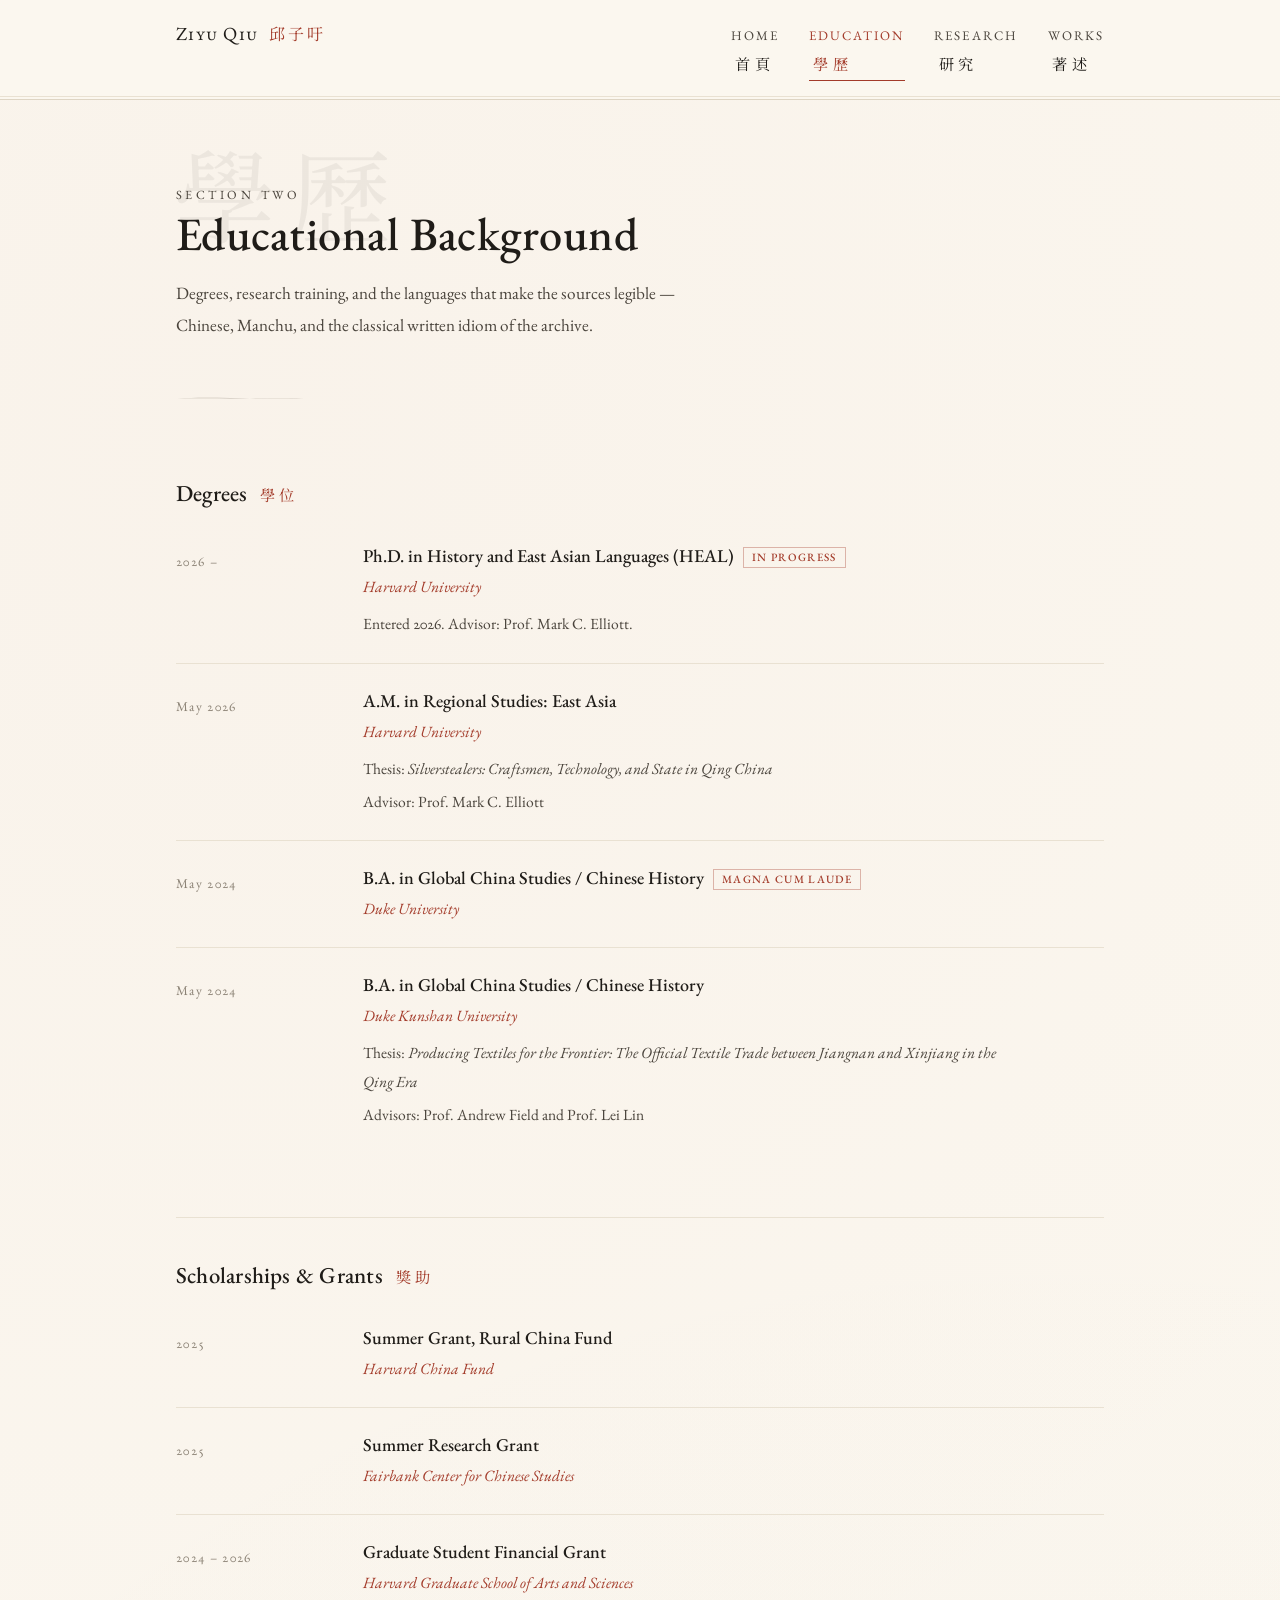
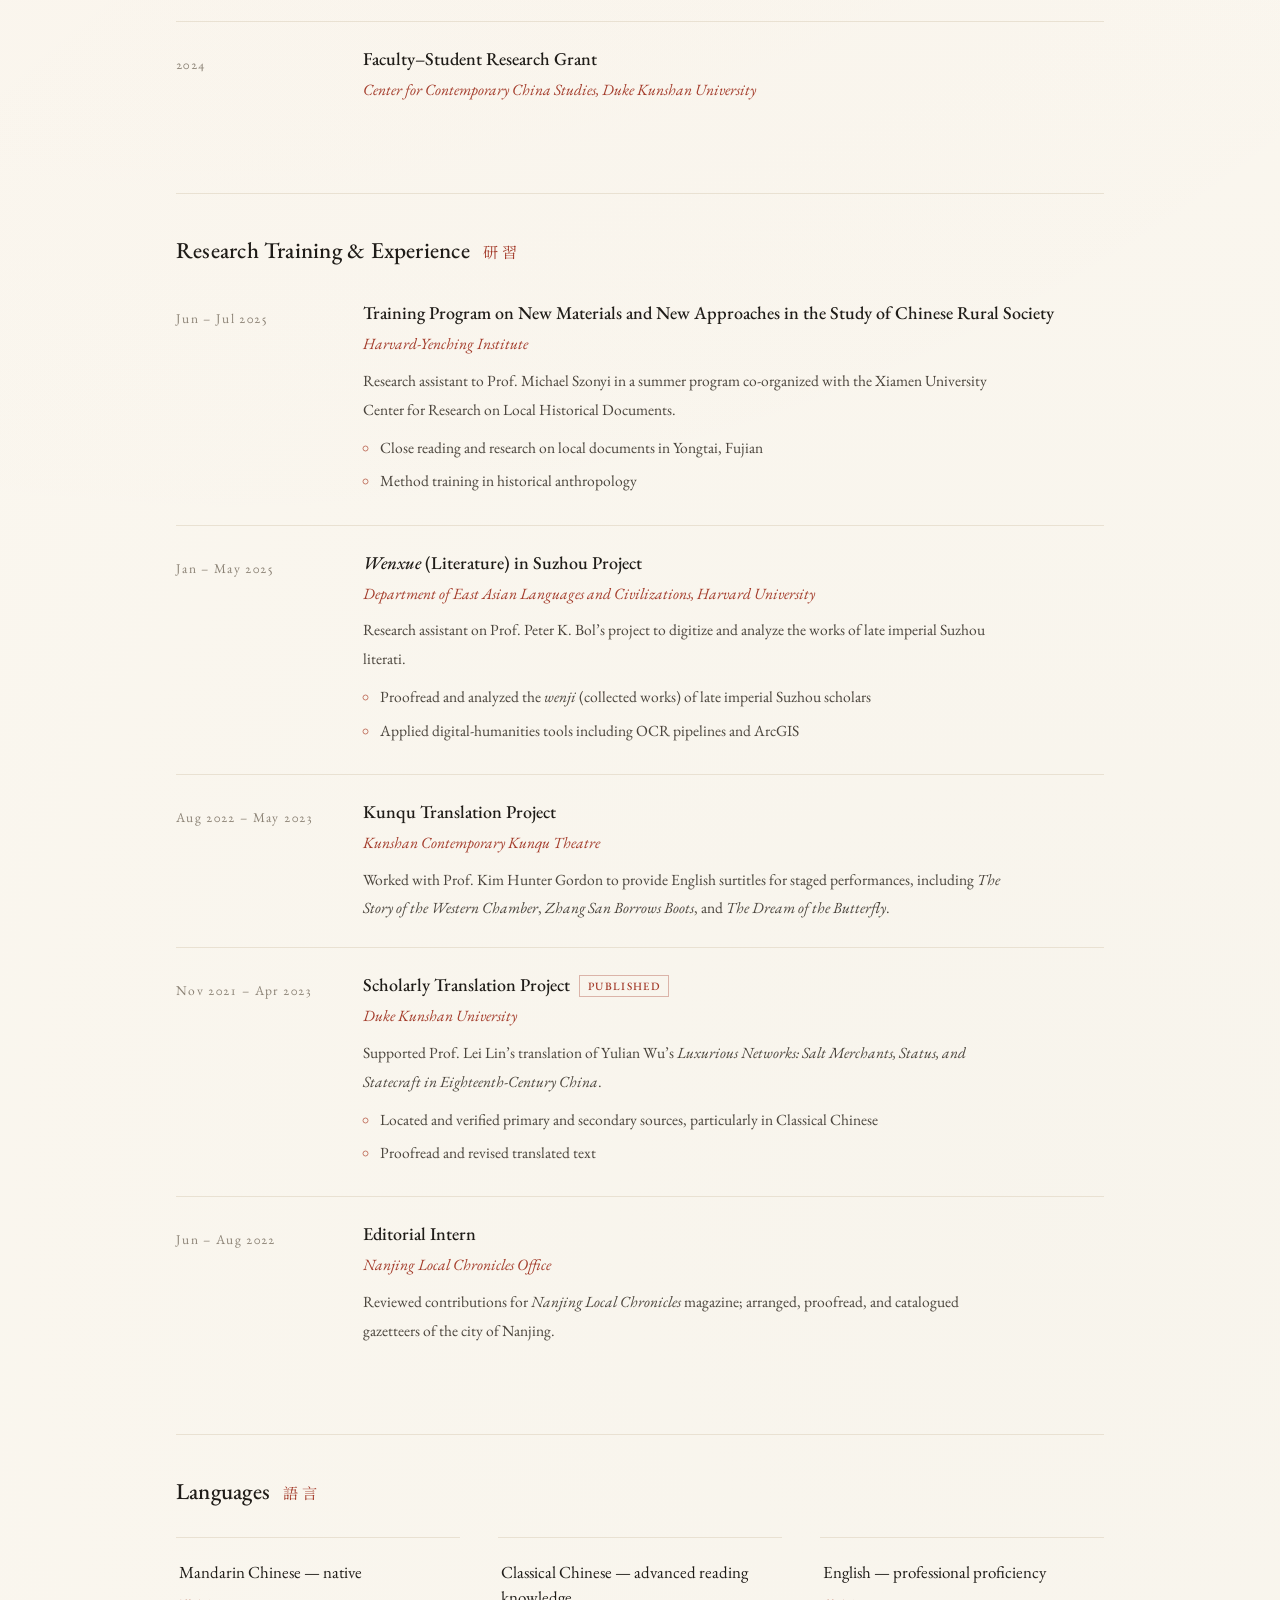
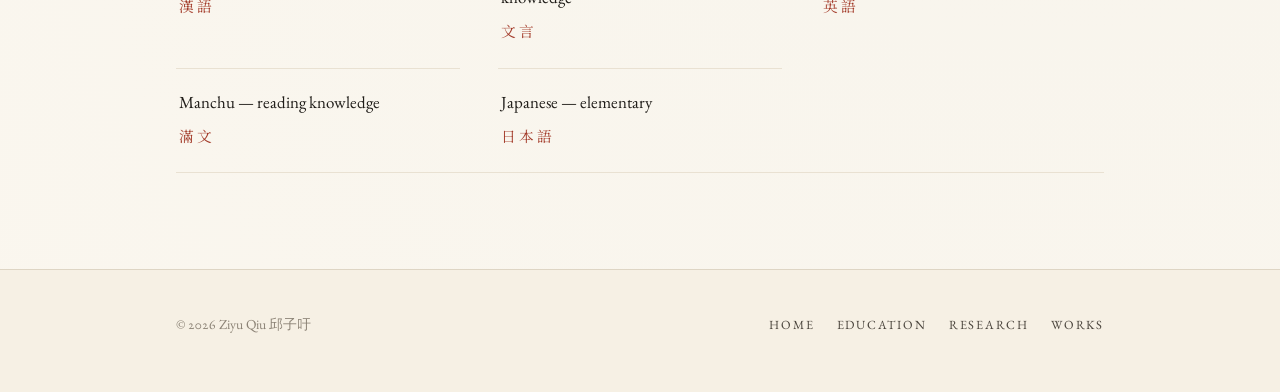
==== education.html @ 4d340a9d "Add scholarly website: home, education, research, works Static four-page site in a Song-literati vis" ====
<!DOCTYPE html>
<html lang="en">
<head>
<meta charset="utf-8">
<meta name="viewport" content="width=device-width, initial-scale=1">
<title>Education — Ziyu Qiu 邱子吁</title>
<meta name="description" content="Education, training, grants, and languages of Ziyu Qiu (邱子吁), historian of Late Imperial/Early Modern China.">
<link rel="icon" href="data:image/svg+xml,%3Csvg xmlns='http://www.w3.org/2000/svg' viewBox='0 0 32 32'%3E%3Crect width='32' height='32' rx='3' fill='%23A33B2A'/%3E%3Ctext x='16' y='23' font-size='20' text-anchor='middle' fill='%23FBF7EF' font-family='serif'%3E%E9%82%B1%3C/text%3E%3C/svg%3E">
<link rel="preconnect" href="https://fonts.googleapis.com">
<link rel="preconnect" href="https://fonts.gstatic.com" crossorigin>
<link href="https://fonts.googleapis.com/css2?family=EB+Garamond:ital,wght@0,400;0,500;0,600;1,400;1,500&family=Noto+Serif+SC:wght@300;400;600&display=swap" rel="stylesheet">
<link rel="stylesheet" href="assets/css/style.css">
</head>
<body>

<header class="masthead">
  <div class="wrap masthead__inner">
    <a class="brand" href="index.html">
      <span class="brand__en">Ziyu Qiu</span>
      <span class="brand__zh">邱子吁</span>
    </a>
    <nav class="nav" aria-label="Main">
      <a href="index.html">Home<span class="han">首頁</span></a>
      <a href="education.html" aria-current="page">Education<span class="han">學歷</span></a>
      <a href="research.html">Research<span class="han">研究</span></a>
      <a href="works.html">Works<span class="han">著述</span></a>
    </nav>
  </div>
</header>

<main class="wrap">

  <div class="pagehead">
    <div class="pagehead__zh" aria-hidden="true">學歷</div>
    <p class="pagehead__label">Section Two</p>
    <h1>Educational Background</h1>
    <p>Degrees, research training, and the languages that make the sources
       legible — Chinese, Manchu, and the classical written idiom of the archive.</p>
  </div>

  <svg class="stroke" viewBox="0 0 200 8" aria-hidden="true">
    <path d="M2,4.2 C60,0.6 140,7.4 198,3.9 C140,5.9 60,2.3 2,4.2 Z"/>
  </svg>

  <section class="section">
    <h2 class="sec">Degrees <span class="han">學位</span></h2>
    <ul class="entries">

      <li class="entry">
        <div class="entry__date">2026 –</div>
        <div>
          <p class="entry__title">Ph.D. in History and East Asian Languages (HEAL)<span
             class="tag">In progress</span></p>
          <p class="entry__where">Harvard University</p>
          <p class="entry__note">Entered 2026. Advisor: Prof. Mark C. Elliott.</p>
        </div>
      </li>

      <li class="entry">
        <div class="entry__date">May 2026</div>
        <div>
          <p class="entry__title">A.M. in Regional Studies: East Asia</p>
          <p class="entry__where">Harvard University</p>
          <p class="entry__note">Thesis: <cite>Silverstealers: Craftsmen, Technology,
             and State in Qing China</cite></p>
          <p class="entry__note">Advisor: Prof. Mark C. Elliott</p>
        </div>
      </li>

      <li class="entry">
        <div class="entry__date">May 2024</div>
        <div>
          <p class="entry__title">B.A. in Global China Studies / Chinese History<span
             class="tag">magna cum laude</span></p>
          <p class="entry__where">Duke University</p>
        </div>
      </li>

      <li class="entry">
        <div class="entry__date">May 2024</div>
        <div>
          <p class="entry__title">B.A. in Global China Studies / Chinese History</p>
          <p class="entry__where">Duke Kunshan University</p>
          <p class="entry__note">Thesis: <cite>Producing Textiles for the Frontier:
             The Official Textile Trade between Jiangnan and Xinjiang in the Qing Era</cite></p>
          <p class="entry__note">Advisors: Prof. Andrew Field and Prof. Lei Lin</p>
        </div>
      </li>

    </ul>
  </section>

  <section class="section section--sep">
    <h2 class="sec">Scholarships &amp; Grants <span class="han">獎助</span></h2>
    <ul class="entries">
      <li class="entry">
        <div class="entry__date">2025</div>
        <div>
          <p class="entry__title">Summer Grant, Rural China Fund</p>
          <p class="entry__where">Harvard China Fund</p>
        </div>
      </li>
      <li class="entry">
        <div class="entry__date">2025</div>
        <div>
          <p class="entry__title">Summer Research Grant</p>
          <p class="entry__where">Fairbank Center for Chinese Studies</p>
        </div>
      </li>
      <li class="entry">
        <div class="entry__date">2024 – 2026</div>
        <div>
          <p class="entry__title">Graduate Student Financial Grant</p>
          <p class="entry__where">Harvard Graduate School of Arts and Sciences</p>
        </div>
      </li>
      <li class="entry">
        <div class="entry__date">2024</div>
        <div>
          <p class="entry__title">Faculty–Student Research Grant</p>
          <p class="entry__where">Center for Contemporary China Studies,
             Duke Kunshan University</p>
        </div>
      </li>
    </ul>
  </section>

  <section class="section section--sep">
    <h2 class="sec">Research Training &amp; Experience <span class="han">研習</span></h2>
    <ul class="entries">

      <li class="entry">
        <div class="entry__date">Jun – Jul 2025</div>
        <div>
          <p class="entry__title">Training Program on New Materials and New Approaches
             in the Study of Chinese Rural Society</p>
          <p class="entry__where">Harvard-Yenching Institute</p>
          <p class="entry__note">Research assistant to Prof. Michael Szonyi in a summer
             program co-organized with the Xiamen University Center for Research on
             Local Historical Documents.</p>
          <ul>
            <li>Close reading and research on local documents in Yongtai, Fujian</li>
            <li>Method training in historical anthropology</li>
          </ul>
        </div>
      </li>

      <li class="entry">
        <div class="entry__date">Jan – May 2025</div>
        <div>
          <p class="entry__title"><cite>Wenxue</cite> (Literature) in Suzhou Project</p>
          <p class="entry__where">Department of East Asian Languages and Civilizations,
             Harvard University</p>
          <p class="entry__note">Research assistant on Prof. Peter K. Bol’s project to
             digitize and analyze the works of late imperial Suzhou literati.</p>
          <ul>
            <li>Proofread and analyzed the <cite>wenji</cite> (collected works) of late
                imperial Suzhou scholars</li>
            <li>Applied digital-humanities tools including OCR pipelines and ArcGIS</li>
          </ul>
        </div>
      </li>

      <li class="entry">
        <div class="entry__date">Aug 2022 – May 2023</div>
        <div>
          <p class="entry__title">Kunqu Translation Project</p>
          <p class="entry__where">Kunshan Contemporary Kunqu Theatre</p>
          <p class="entry__note">Worked with Prof. Kim Hunter Gordon to provide English
             surtitles for staged performances, including <cite>The Story of the Western
             Chamber</cite>, <cite>Zhang San Borrows Boots</cite>, and <cite>The Dream of
             the Butterfly</cite>.</p>
        </div>
      </li>

      <li class="entry">
        <div class="entry__date">Nov 2021 – Apr 2023</div>
        <div>
          <p class="entry__title">Scholarly Translation Project<span class="tag">Published</span></p>
          <p class="entry__where">Duke Kunshan University</p>
          <p class="entry__note">Supported Prof. Lei Lin’s translation of Yulian Wu’s
             <cite>Luxurious Networks: Salt Merchants, Status, and Statecraft in
             Eighteenth-Century China</cite>.</p>
          <ul>
            <li>Located and verified primary and secondary sources, particularly in
                Classical Chinese</li>
            <li>Proofread and revised translated text</li>
          </ul>
        </div>
      </li>

      <li class="entry">
        <div class="entry__date">Jun – Aug 2022</div>
        <div>
          <p class="entry__title">Editorial Intern</p>
          <p class="entry__where">Nanjing Local Chronicles Office</p>
          <p class="entry__note">Reviewed contributions for <cite>Nanjing Local
             Chronicles</cite> magazine; arranged, proofread, and catalogued gazetteers
             of the city of Nanjing.</p>
        </div>
      </li>

    </ul>
  </section>

  <section class="section section--sep">
    <h2 class="sec">Languages <span class="han">語言</span></h2>
    <ul class="interests">
      <li><span class="en">Mandarin Chinese — native</span><span class="zh">漢語</span></li>
      <li><span class="en">Classical Chinese — advanced reading knowledge</span><span class="zh">文言</span></li>
      <li><span class="en">English — professional proficiency</span><span class="zh">英語</span></li>
      <li><span class="en">Manchu — reading knowledge</span><span class="zh">滿文</span></li>
      <li><span class="en">Japanese — elementary</span><span class="zh">日本語</span></li>
    </ul>
  </section>

</main>

<footer class="foot">
  <div class="wrap foot__inner">
    <p>© 2026 Ziyu Qiu 邱子吁</p>
    <nav class="foot__nav" aria-label="Footer">
      <a href="index.html">Home</a>
      <a href="education.html">Education</a>
      <a href="research.html">Research</a>
      <a href="works.html">Works</a>
    </nav>
  </div>
</footer>

</body>
</html>
---- assets/css/style.css ----
/* ============================================================
   Ziyu Qiu 邱子吁 — scholarly page
   Visual idiom: Song-literati / ink-wash
   Palette: rice paper, ink, a single cinnabar-seal accent
   ============================================================ */

:root {
  /* paper */
  --paper:        #FBF7EF;
  --paper-warm:   #F6F0E4;
  --paper-deep:   #EFE7D8;

  /* ink */
  --ink:          #1F1C18;
  --ink-soft:     #4A443C;
  --ink-faint:    #8B8275;

  /* accents */
  --seal:         #A33B2A;   /* 朱砂 cinnabar */
  --seal-light:   #C57A68;
  --celadon:      #7D948C;   /* 青瓷 */

  --rule:         #DED5C4;
  --rule-soft:    #E9E1D2;

  --serif: "EB Garamond", "Iowan Old Style", "Palatino Linotype", Palatino,
           "Book Antiqua", Georgia, serif;
  --han:   "Noto Serif SC", "Songti SC", "STSong", "Source Han Serif SC",
           SimSun, serif;

  --measure: 34rem;      /* comfortable reading width */
  --page:    58rem;      /* outer content width */

  color-scheme: light;
}

/* ---------- reset-ish ---------- */
*, *::before, *::after { box-sizing: border-box; }

html { -webkit-text-size-adjust: 100%; scroll-behavior: smooth; }

body {
  margin: 0;
  background-color: var(--paper);
  /* faint paper fibre */
  background-image:
    radial-gradient(circle at 18% 12%, rgba(163, 59, 42, .022), transparent 55%),
    radial-gradient(circle at 82% 78%, rgba(125, 148, 140, .028), transparent 55%);
  color: var(--ink);
  font-family: var(--serif);
  font-size: 1.075rem;
  line-height: 1.85;
  font-feature-settings: "liga" 1, "kern" 1, "onum" 1;
  text-rendering: optimizeLegibility;
}

img { max-width: 100%; display: block; }

a {
  color: var(--ink);
  text-decoration: none;
  background-image: linear-gradient(var(--seal-light), var(--seal-light));
  background-size: 0% 1px;
  background-repeat: no-repeat;
  background-position: 0 100%;
  transition: background-size .32s cubic-bezier(.2,.7,.3,1), color .32s ease;
}
a:hover, a:focus-visible { color: var(--seal); background-size: 100% 1px; }
a:focus-visible { outline: 1px dotted var(--seal); outline-offset: 4px; }

::selection { background: rgba(163, 59, 42, .13); }

/* ---------- shared layout ---------- */
.wrap {
  width: min(100% - 3rem, var(--page));
  margin-inline: auto;
}

.han { font-family: var(--han); font-weight: 400; }

/* tapered ink stroke used as a divider */
.stroke {
  display: block;
  width: 8.5rem;
  height: .55rem;
  margin: 2.1rem 0;
  overflow: visible;
  fill: var(--ink-faint);
  opacity: .55;
}
.stroke--center { margin-inline: auto; }

/* ============================================================
   Masthead & navigation
   ============================================================ */
.masthead {
  border-bottom: 1px solid var(--rule);
  background: rgba(251, 247, 239, .93);
  backdrop-filter: saturate(120%) blur(6px);
  position: sticky;
  top: 0;
  z-index: 50;
}
.masthead::after {              /* the classic double rule of a printed book */
  content: "";
  display: block;
  height: 3px;
  border-top: 1px solid var(--rule-soft);
  margin-top: 2px;
}

.masthead__inner {
  display: flex;
  flex-wrap: wrap;
  align-items: baseline;
  justify-content: space-between;
  gap: .6rem 2rem;
  padding: 1.05rem 0 .8rem;
}

.brand { display: flex; align-items: baseline; gap: .65rem; }
.brand:hover { color: inherit; }
.brand__en {
  font-size: 1.16rem;
  letter-spacing: .07em;
  font-variant: small-caps;
}
.brand__zh {
  font-family: var(--han);
  font-size: 1rem;
  color: var(--seal);
  letter-spacing: .18em;
}

.nav { display: flex; flex-wrap: wrap; gap: 1.85rem; }
.nav a {
  font-size: .82rem;
  letter-spacing: .16em;
  text-transform: uppercase;
  color: var(--ink-soft);
  padding-bottom: .18rem;
}
.nav a .han {
  display: block;
  font-size: .95rem;
  letter-spacing: .3em;
  text-transform: none;
  color: var(--ink);
  margin-top: .12rem;
  text-indent: .3em;   /* optically centre the tracked characters */
}
.nav a[aria-current="page"] { color: var(--seal); }
.nav a[aria-current="page"] .han { color: var(--seal); }
.nav a[aria-current="page"] {
  background-image: linear-gradient(var(--seal), var(--seal));
  background-size: 100% 1px;
}

/* ============================================================
   Page headers
   ============================================================ */
.pagehead { padding: 4.2rem 0 1.2rem; position: relative; }

.pagehead__zh {
  font-family: var(--han);
  font-size: clamp(3.6rem, 12vw, 6.4rem);
  line-height: 1;
  color: var(--ink);
  opacity: .055;
  letter-spacing: .12em;
  position: absolute;
  top: 2.6rem;
  left: -.1rem;
  user-select: none;
  pointer-events: none;
}
.pagehead__label {
  font-size: .78rem;
  letter-spacing: .28em;
  text-transform: uppercase;
  color: var(--seal);
  margin: 0 0 .5rem;
  position: relative;
}
.pagehead h1 {
  font-size: clamp(2rem, 4.6vw, 2.9rem);
  font-weight: 500;
  line-height: 1.2;
  margin: 0;
  letter-spacing: .01em;
  position: relative;
}
.pagehead p {
  max-width: var(--measure);
  color: var(--ink-soft);
  margin: 1rem 0 0;
  position: relative;
}

/* ============================================================
   Home — hero
   ============================================================ */
.hero { position: relative; }

.hero__scroll {
  position: relative;
  height: clamp(15rem, 38vw, 25rem);
  overflow: hidden;
  border-bottom: 1px solid var(--rule);
}
.hero__scroll img {
  width: 100%;
  height: 100%;
  object-fit: cover;
  object-position: 50% 42%;
  filter: saturate(.92);
}
/* let the painting dissolve into the paper */
.hero__scroll::after {
  content: "";
  position: absolute;
  inset: 0;
  background:
    linear-gradient(to bottom, rgba(251,247,239,.34) 0%, rgba(251,247,239,0) 32%,
                    rgba(251,247,239,.55) 78%, var(--paper) 100%),
    linear-gradient(to right, var(--paper) 0%, rgba(251,247,239,0) 14%,
                    rgba(251,247,239,0) 86%, var(--paper) 100%);
}
.hero__caption {
  position: absolute;
  right: max(1.5rem, calc(50vw - var(--page) / 2));
  bottom: .9rem;
  z-index: 2;
  font-size: .72rem;
  letter-spacing: .09em;
  color: var(--ink-faint);
  font-family: var(--han);
}

.hero__body {
  display: grid;
  grid-template-columns: 15.5rem 1fr;
  gap: 3.4rem;
  align-items: start;
  padding: 3.4rem 0 1rem;
}

.portrait { position: relative; }
.portrait img {
  width: 100%;
  filter: grayscale(.12) contrast(1.02);
}
.portrait__frame {
  padding: .5rem;
  background: var(--paper-warm);
  border: 1px solid var(--rule);
  box-shadow: 0 1px 0 rgba(31,28,24,.05), 0 14px 34px -22px rgba(31,28,24,.4);
}
.portrait figcaption {
  margin-top: .8rem;
  font-size: .78rem;
  letter-spacing: .1em;
  color: var(--ink-faint);
  text-align: center;
}

.identity__en {
  font-size: clamp(2.4rem, 5.6vw, 3.5rem);
  font-weight: 500;
  line-height: 1.06;
  margin: 0;
  letter-spacing: .005em;
}
.identity__zh {
  font-family: var(--han);
  font-size: 1.6rem;
  letter-spacing: .3em;
  color: var(--ink-soft);
  margin: .55rem 0 0;
  text-indent: .3em;
  font-weight: 400;
}
.identity__role {
  margin: 1.3rem 0 0;
  font-size: 1.05rem;
  font-style: italic;
  color: var(--seal);
}
.identity__role span { font-style: normal; color: var(--ink-soft); }

.lede { max-width: var(--measure); }
.lede p { margin: 0 0 1.15rem; }

/* ============================================================
   Generic prose section
   ============================================================ */
.section { padding: 2.2rem 0 1rem; }
.section--sep { border-top: 1px solid var(--rule-soft); margin-top: 3rem; }

h2.sec {
  font-size: 1.42rem;
  font-weight: 500;
  margin: 0 0 .35rem;
  letter-spacing: .01em;
  display: flex;
  align-items: baseline;
  gap: .8rem;
}
h2.sec .han {
  font-size: .95rem;
  color: var(--seal);
  letter-spacing: .26em;
  font-weight: 400;
}
h3.sub {
  font-size: 1.02rem;
  font-weight: 600;
  letter-spacing: .11em;
  text-transform: uppercase;
  color: var(--ink-soft);
  margin: 2.6rem 0 1.1rem;
  padding-bottom: .45rem;
  border-bottom: 1px solid var(--rule-soft);
}
.prose { max-width: var(--measure); }
.prose p { margin: 0 0 1.15rem; }

/* ============================================================
   Entry list — degrees, positions, publications
   ============================================================ */
.entries { list-style: none; margin: 0; padding: 0; }

.entry {
  display: grid;
  grid-template-columns: 9.5rem 1fr;
  gap: 0 2.2rem;
  padding: 1.5rem 0;
  border-bottom: 1px solid var(--rule-soft);
}
.entry:last-child { border-bottom: 0; }

.entry__date {
  font-size: .84rem;
  letter-spacing: .1em;
  color: var(--ink-faint);
  padding-top: .38rem;
  font-variant-numeric: lining-nums;
}
.entry__title {
  font-size: 1.13rem;
  font-weight: 500;
  margin: 0 0 .18rem;
  line-height: 1.45;
}
.entry__title cite { font-style: italic; font-weight: 500; }
.entry__where {
  margin: 0;
  color: var(--seal);
  font-style: italic;
  font-size: .98rem;
}
.entry__note {
  margin: .55rem 0 0;
  color: var(--ink-soft);
  font-size: .97rem;
  max-width: 40rem;
}
.entry__note + .entry__note { margin-top: .25rem; }

.entry ul {
  margin: .6rem 0 0;
  padding-left: 1.05rem;
  color: var(--ink-soft);
  font-size: .97rem;
}
.entry ul li { margin-bottom: .28rem; }
.entry ul li::marker { color: var(--seal-light); }

.tag {
  display: inline-block;
  margin-left: .55rem;
  padding: .08rem .5rem .12rem;
  font-size: .7rem;
  letter-spacing: .12em;
  text-transform: uppercase;
  color: var(--seal);
  border: 1px solid rgba(163, 59, 42, .35);
  vertical-align: .12em;
  white-space: nowrap;
}

/* ============================================================
   Research interest cards
   ============================================================ */
.interests {
  list-style: none;
  margin: 1.6rem 0 0;
  padding: 0;
  display: grid;
  grid-template-columns: repeat(auto-fit, minmax(15rem, 1fr));
  column-gap: 2.4rem;
  border-bottom: 1px solid var(--rule-soft);
}
/* horizontal rules only: an unfilled trailing cell leaves no orphan box */
.interests li {
  border-top: 1px solid var(--rule-soft);
  padding: 1.35rem .2rem 1.45rem;
  transition: color .35s ease;
}
.interests li:hover .zh { color: var(--ink); }
.interests .en { display: block; font-size: 1.06rem; line-height: 1.5; }
.interests .zh {
  display: block;
  font-family: var(--han);
  font-size: .92rem;
  letter-spacing: .2em;
  color: var(--seal);
  margin-top: .4rem;
}

/* ============================================================
   Project block (research page)
   ============================================================ */
.project {
  border-left: 2px solid var(--seal);
  padding: .3rem 0 .3rem 1.7rem;
  margin: 1.8rem 0 2.6rem;
  max-width: 42rem;
}
.project h3 {
  font-size: 1.24rem;
  font-weight: 500;
  margin: 0 0 .1rem;
  line-height: 1.4;
}
.project h3 cite { font-style: italic; }
.project__meta {
  margin: 0 0 .9rem;
  font-size: .84rem;
  letter-spacing: .1em;
  text-transform: uppercase;
  color: var(--ink-faint);
}
.project p { margin: 0 0 .9rem; color: var(--ink-soft); }
.project p:last-child { margin-bottom: 0; }

/* ============================================================
   Contact
   ============================================================ */
.contact {
  display: grid;
  grid-template-columns: repeat(auto-fit, minmax(13rem, 1fr));
  gap: 1.6rem 2.4rem;
  margin: 1.8rem 0 0;
  padding: 0;
  list-style: none;
}
.contact dd { margin: 0; }   /* align values with their labels */
.contact dt, .contact .k {
  font-size: .74rem;
  letter-spacing: .2em;
  text-transform: uppercase;
  color: var(--ink-faint);
  margin-bottom: .28rem;
}
.contact .v { font-size: 1rem; }

/* ============================================================
   Footer
   ============================================================ */
.foot {
  margin-top: 5rem;
  border-top: 1px solid var(--rule);
  padding: 2.6rem 0 3.4rem;
  background: var(--paper-warm);
}
.foot__inner {
  display: flex;
  flex-wrap: wrap;
  align-items: center;
  justify-content: space-between;
  gap: 1.6rem;
}
.foot p { margin: 0; font-size: .86rem; color: var(--ink-faint); }
.foot__nav { display: flex; flex-wrap: wrap; gap: 1.4rem; }
.foot__nav a {
  font-size: .78rem;
  letter-spacing: .14em;
  text-transform: uppercase;
  color: var(--ink-soft);
}

/* ============================================================
   Responsive
   ============================================================ */
@media (max-width: 860px) {
  .hero__body { grid-template-columns: 1fr; gap: 2.4rem; }
  .portrait { max-width: 15rem; }
  .entry { grid-template-columns: 1fr; gap: .4rem; }
  .entry__date { padding-top: 0; }
}

@media (max-width: 620px) {
  body { font-size: 1.02rem; line-height: 1.8; }
  .wrap { width: calc(100% - 2.4rem); }
  .masthead { position: static; }
  .masthead__inner { flex-direction: column; align-items: flex-start; }
  .nav { gap: 1.1rem; }
  .nav a .han { display: inline; margin-left: .35rem; margin-top: 0; }
  .nav a { font-size: .74rem; }
  .pagehead { padding-top: 2.8rem; }
}

@media (prefers-reduced-motion: reduce) {
  html { scroll-behavior: auto; }
  * { transition-duration: .01ms !important; }
}

/* ---------- print ---------- */
@media print {
  .masthead, .foot, .hero__scroll { display: none; }
  body { background: #fff; font-size: 11pt; }
  a { background: none; }
}
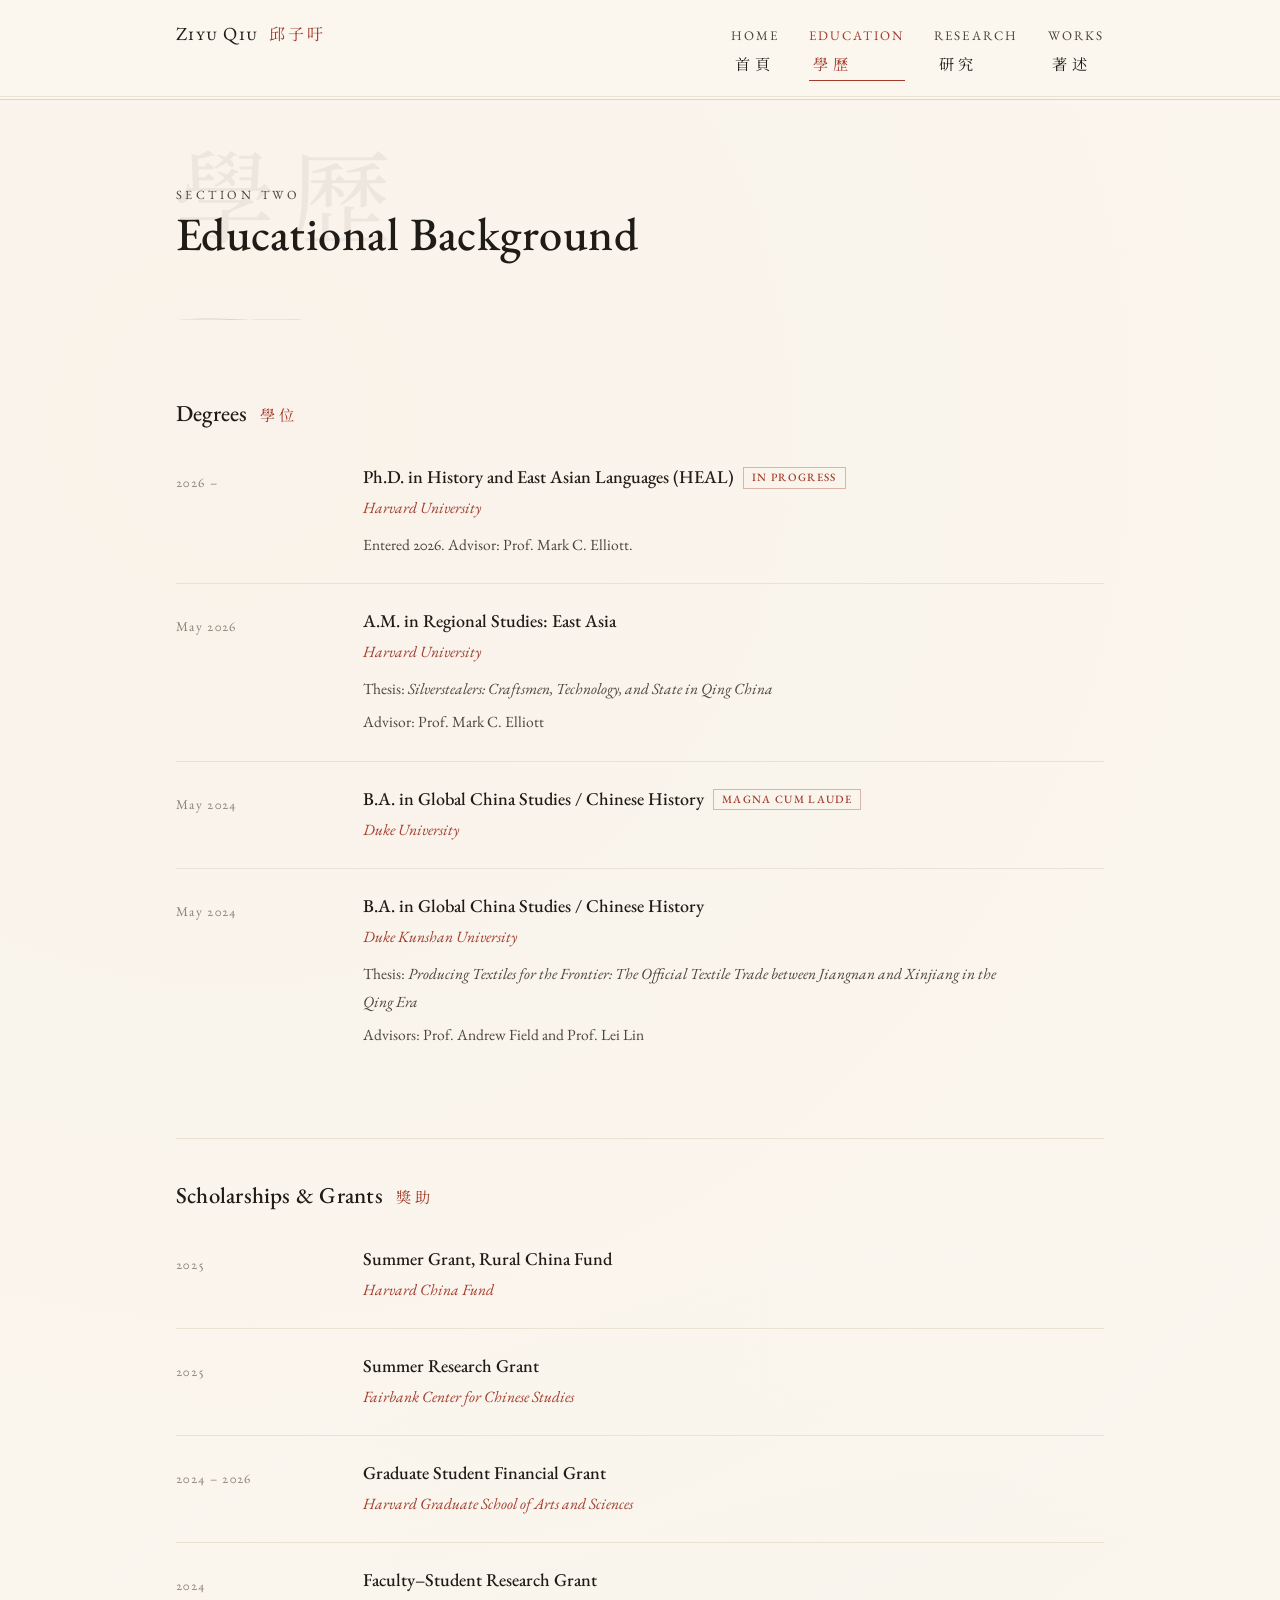
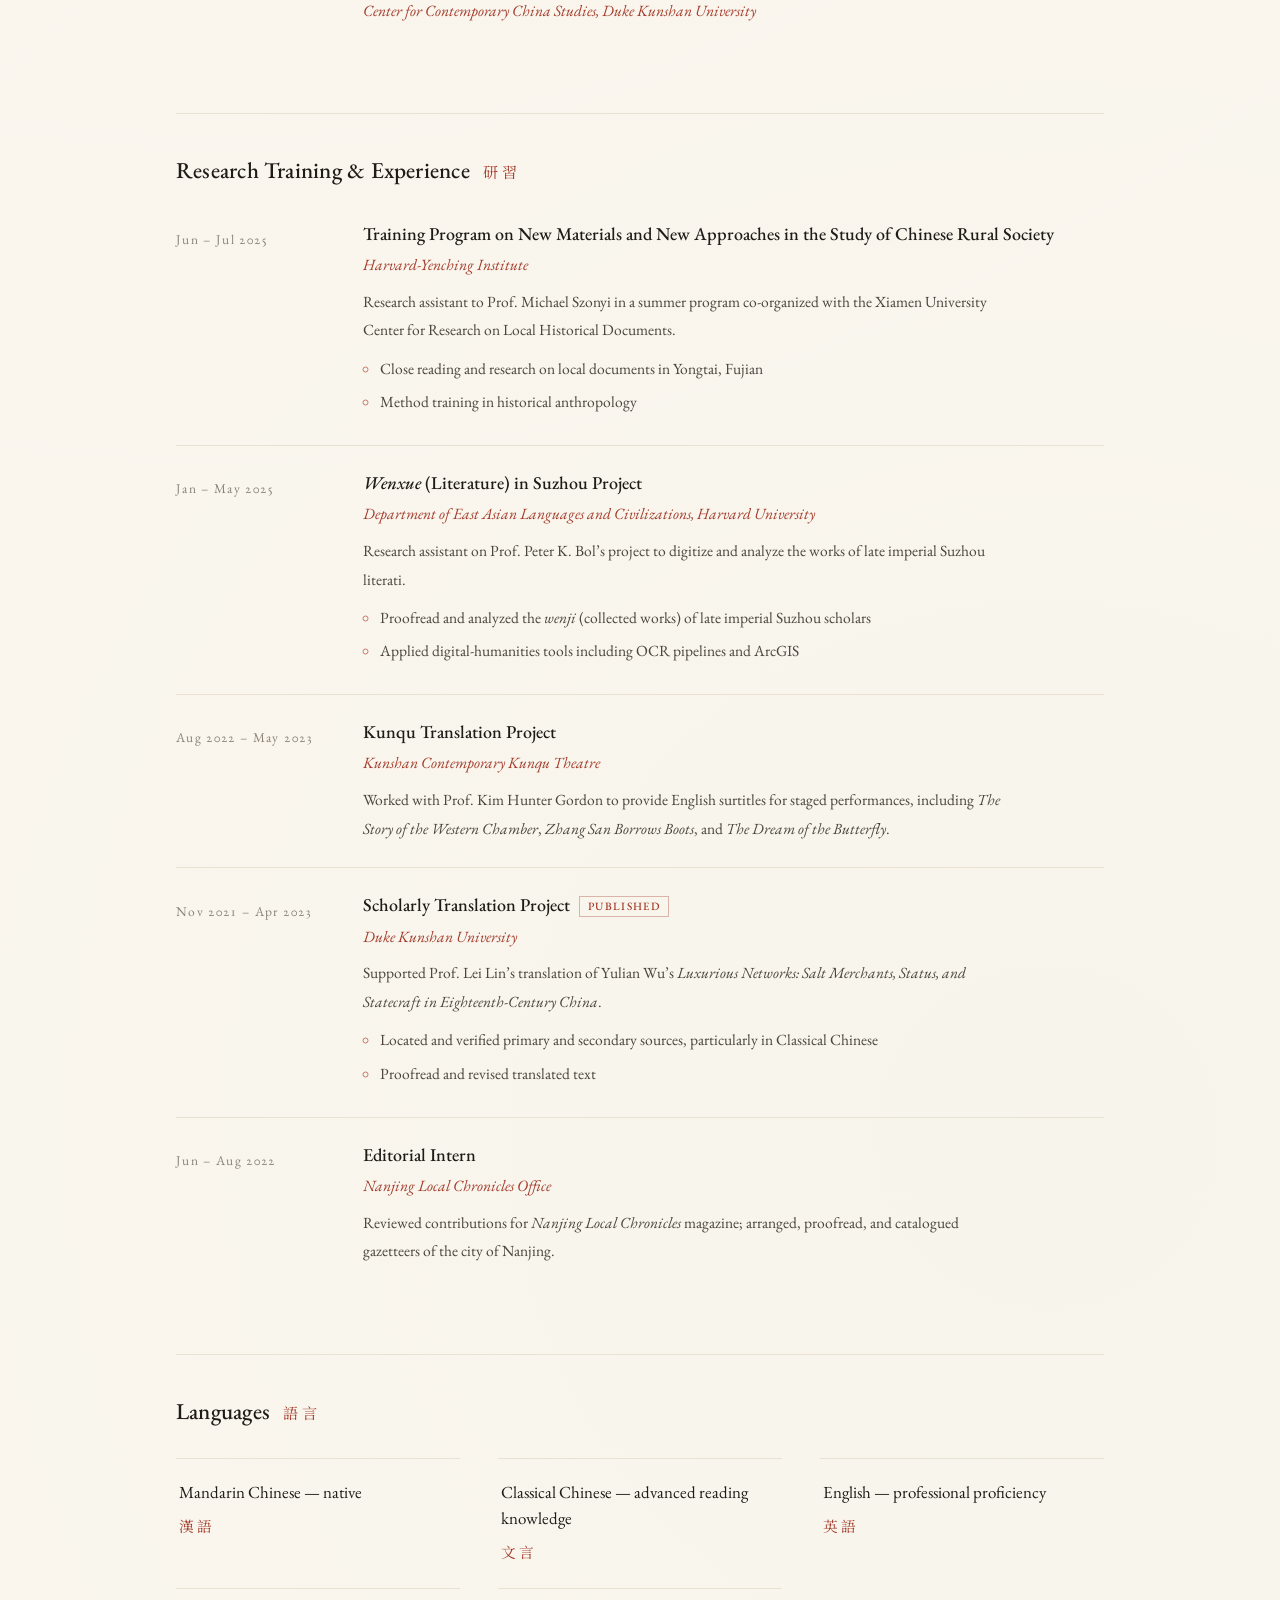
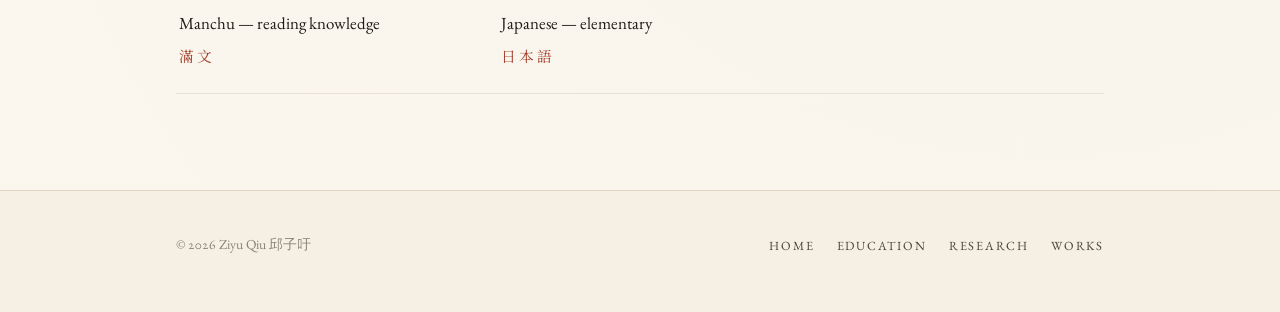
==== commit d8c85cf0: "Remove intro paragraph from Educational Background Co-Authored-By: Claude Opus 5 <noreply@anthropic." ====
--- a/education.html
+++ b/education.html
@@ -34,8 +34,6 @@
     <div class="pagehead__zh" aria-hidden="true">學歷</div>
     <p class="pagehead__label">Section Two</p>
     <h1>Educational Background</h1>
-    <p>Degrees, research training, and the languages that make the sources
-       legible — Chinese, Manchu, and the classical written idiom of the archive.</p>
   </div>
 
   <svg class="stroke" viewBox="0 0 200 8" aria-hidden="true">
